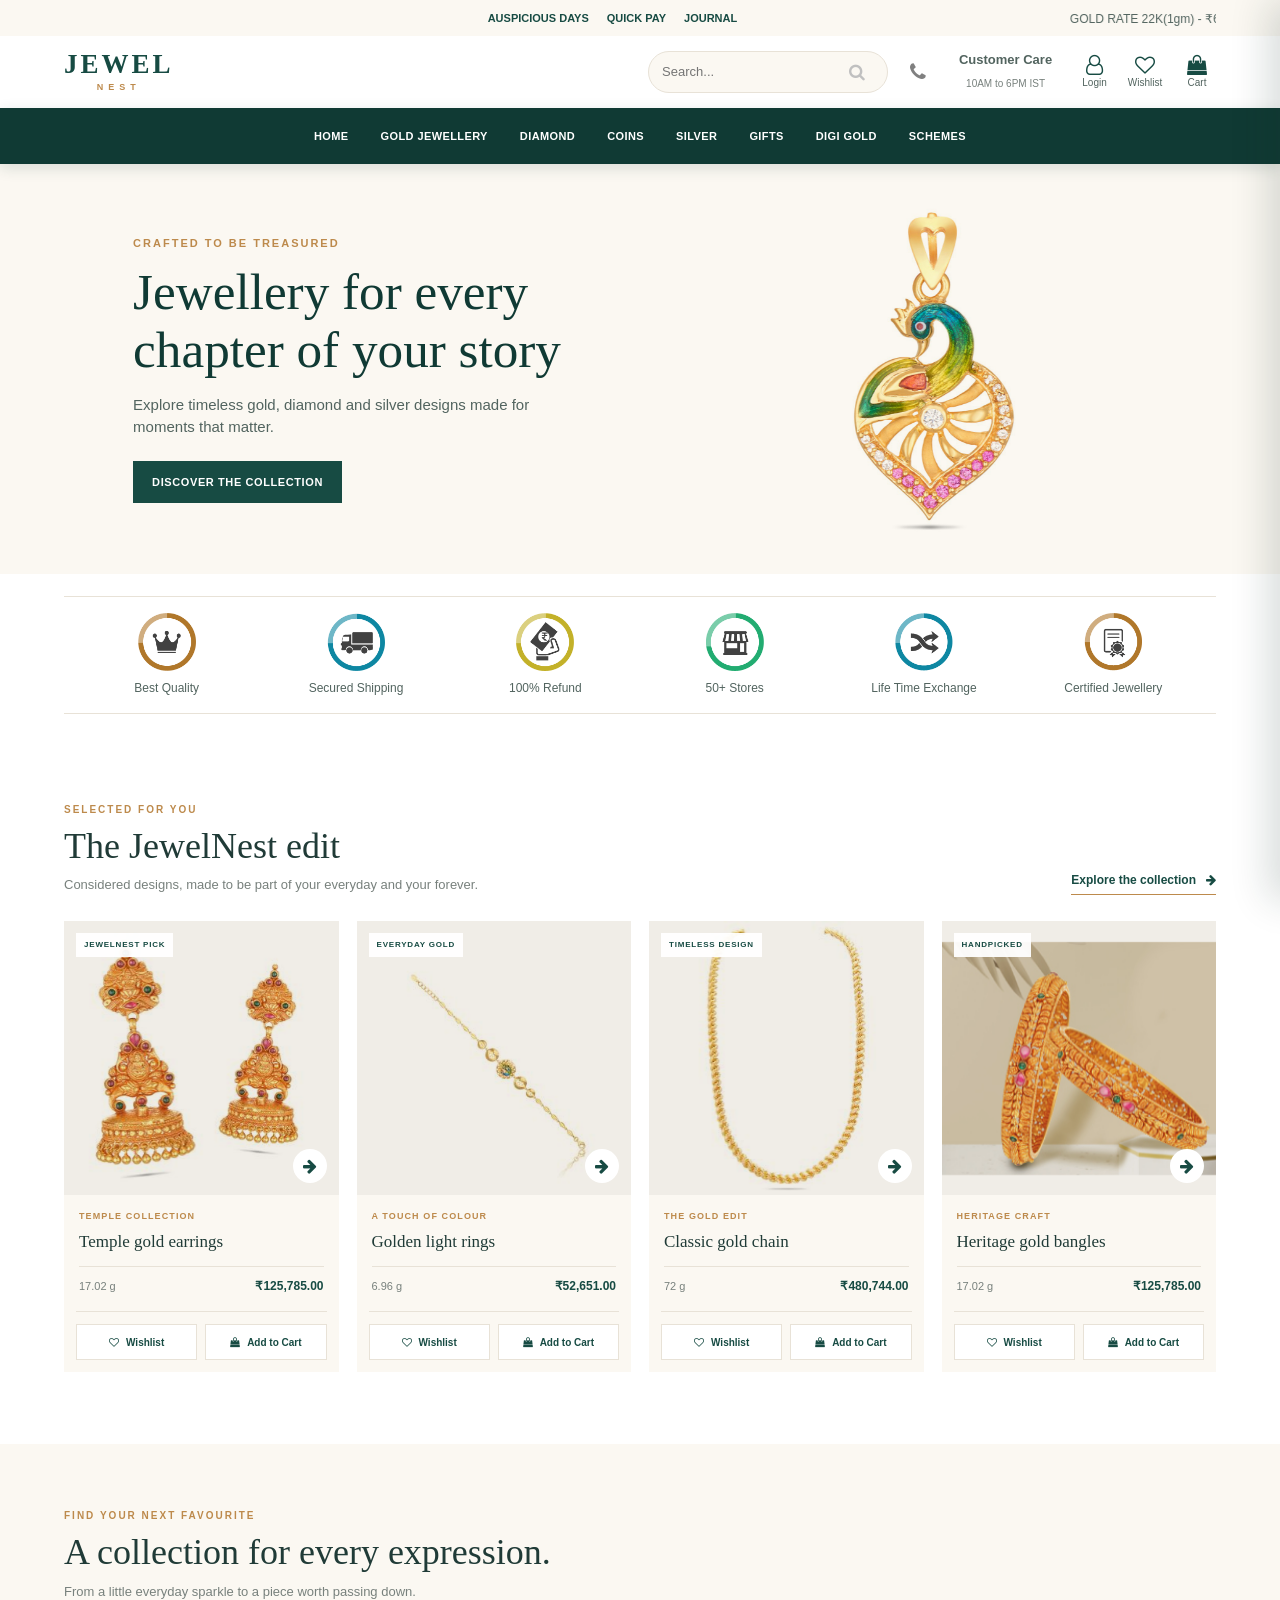
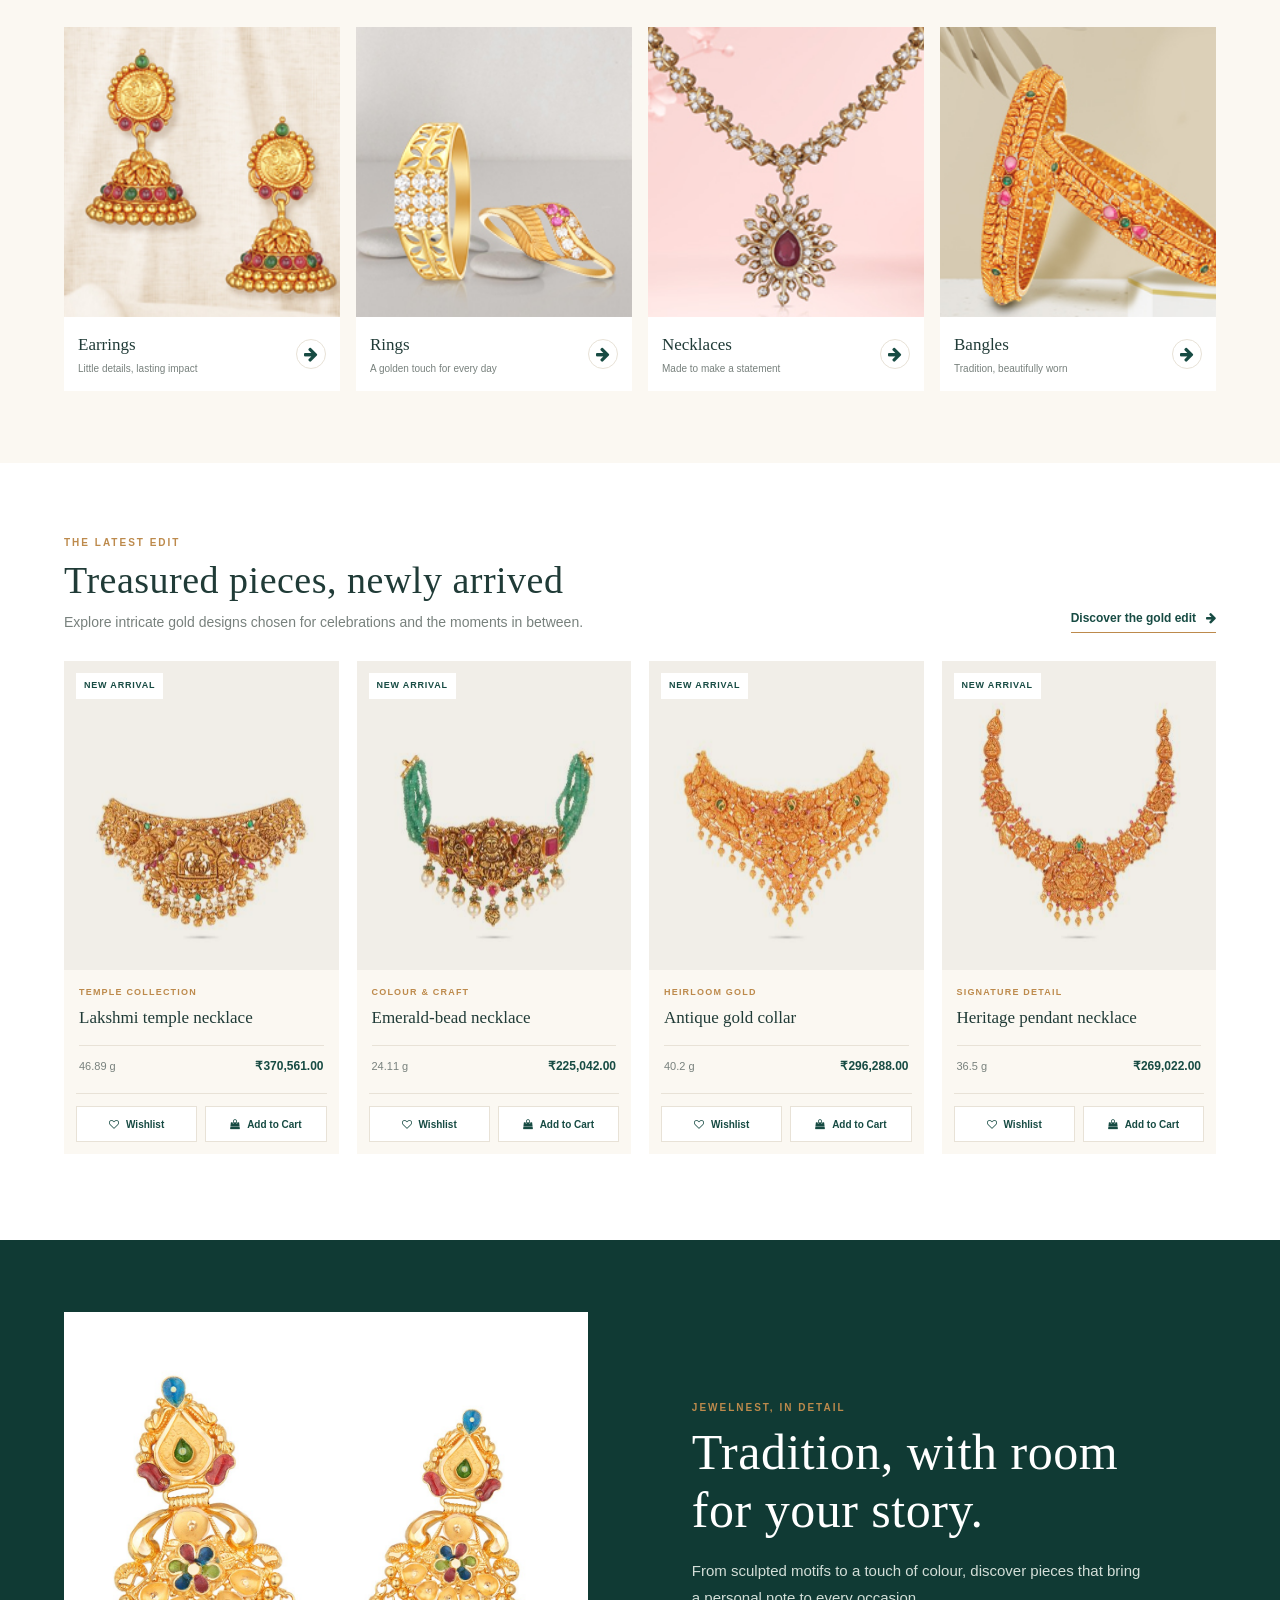
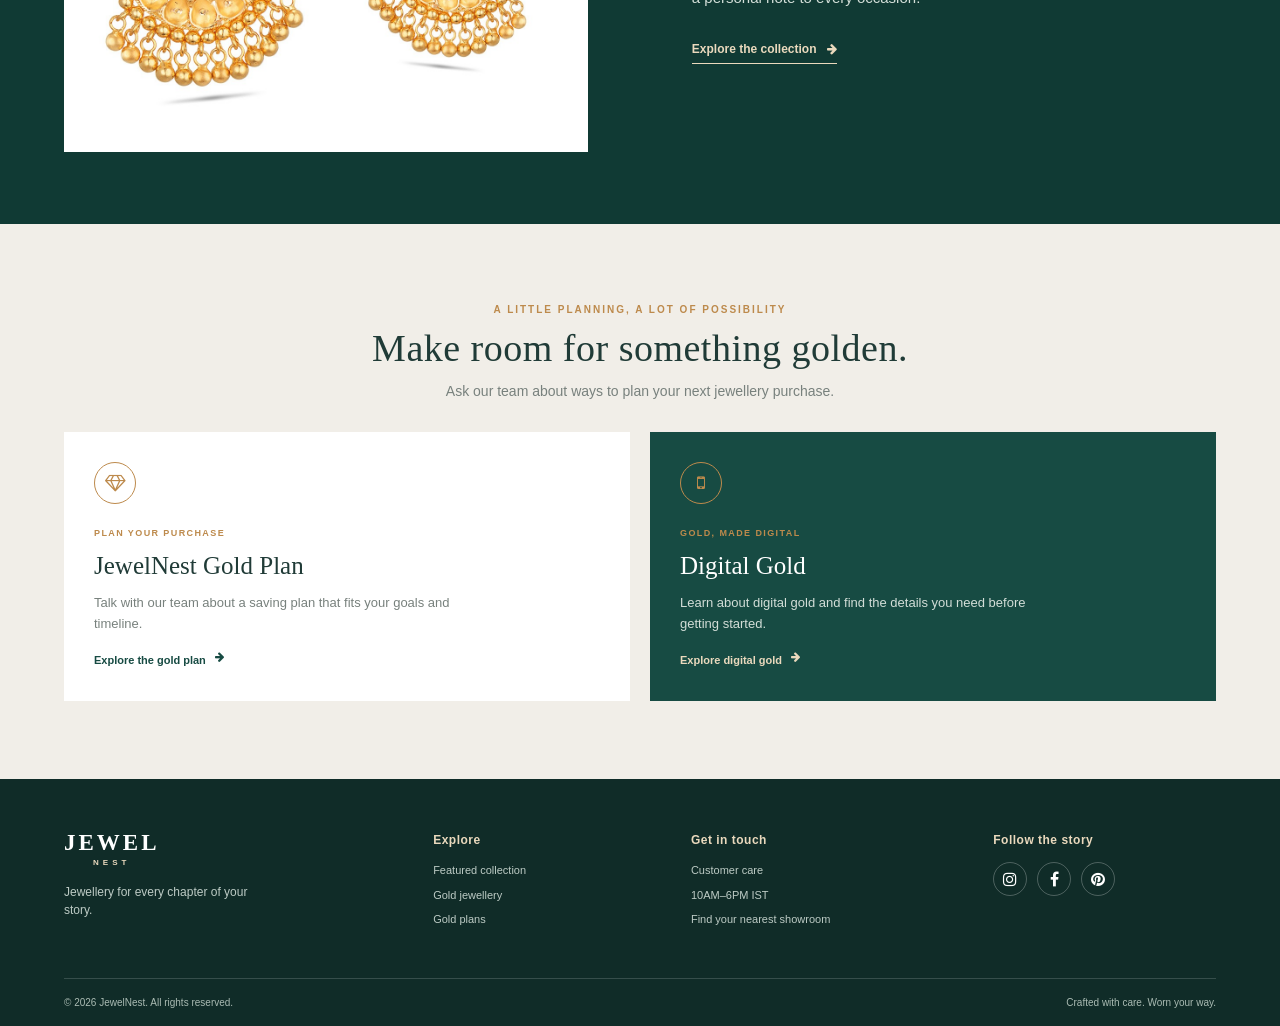
==== index.html @ e488568a "changes updated" ====
<!DOCTYPE html>
<html>
<head>
<meta charset="UTF-8">
<meta name="viewport" content="width=device-width, initial-scale=1.0">
<meta name="description" content="Explore timeless gold, diamond and silver jewellery from JewelNest.">
<title>JewelNest | Fine Jewellery</title>
<link rel="icon" type="image/svg+xml" href="favicon.svg">
<link rel="stylesheet" href="https://cdnjs.cloudflare.com/ajax/libs/font-awesome/4.7.0/css/font-awesome.min.css">

<link rel="stylesheet" href="style.css">
<script src="app.js" defer></script>

</head>

<body id="top">

<section>
<div class="container">
<div class="row">
<div class="col">

<a href="collections.html?category=auspicious-days">AUSPICIOUS DAYS</a>
<a href="collections.html?category=quick-pay">QUICK PAY</a>
<a href="collections.html?category=journal">JOURNAL</a>

<marquee>GOLD RATE 22K(1gm) - ₹6125, GOLD RATE 24K(1gm) - ₹6682, GOLD RATE 18K(1gm) - ₹5011, SILVER RATE (1gm) - ₹80.80,
Last Updated Time 25/03/24 10.42 A.M</marquee>

</div>
</div>

<div>

</section>

<section id="head-sec">
<div class="head-container">
<div class="head-row">
<div class="head-col">

<div class="logo">
 <a href="index.html" aria-label="JewelNest home">JEWEL<span>NEST</span></a>
</div>

<div class="head-icons">
<div class="search-box">
<input type="text" placeholder="Search...">
 <i class="fa fa-search" aria-hidden="true" style="font-size:17px;color:silver;"></i>
</div>
</div>

<div class="head-icons">
<i style="color:gray; padding:8px;" class="fa fa-phone" aria-hidden="true"></i>
</div>

<div class="head-icons">
<h3>Customer Care</h3>
<small style="color:gray;padding:0px 18px;">10AM to 6PM IST</small>
</div>

<button class="head-icons nav-action" type="button" data-open-login>
<i class="fa fa-user-o" aria-hidden="true"></i>
<p id="nav-login-label">Login</p>
</button>

<button class="head-icons nav-action" type="button" data-open-wishlist>
<i class="fa fa-heart-o" aria-hidden="true"></i>
<p>Wishlist <span class="nav-count" data-wishlist-count>0</span></p>
</button>

<button class="head-icons nav-action" type="button" data-open-cart>
<i class="fa fa-shopping-bag" aria-hidden="true"></i>
<p>Cart <span class="nav-count" data-cart-count>0</span></p>
</button>


</div>
</div>
</div>
</section>


<section id="header-sec">
<div class="header-container">
 <div class="header-row">
  <div class="header-col">
   <a href="index.html">HOME</a>
   <a href="collections.html?category=gold">GOLD JEWELLERY</a>
   <a href="collections.html?category=diamond">DIAMOND</a>
   <a href="collections.html?category=coins">COINS</a>
   <a href="collections.html?category=silver">SILVER</a>
   <a href="collections.html?category=gifts">GIFTS</a>
   <a href="collections.html?category=digital-gold">DIGI GOLD</a>
   <a href="collections.html?category=schemes">SCHEMES</a>
  </div>
 </div>

</div>
</section>


<section class="banner-sec">
<div class="banner-container">
  <div class="banner-row">
   <div class="banner-col">
    <div class="banner-copy">
     <p class="banner-eyebrow">CRAFTED TO BE TREASURED</p>
     <h1>Jewellery for every chapter of your story</h1>
     <p>Explore timeless gold, diamond and silver designs made for moments that matter.</p>
     <a href="collections.html?category=featured">DISCOVER THE COLLECTION</a>
    </div>
    <img src="image\design1.jpg" alt="Gold peacock pendant with colourful stones">
   </div>
 </div>
</div>
</section>

<section id="quality-section">
<div class="quality-container">
<div class="quality-row">

<div class="quality-col">
 <img src="image\quality1.png">
 <p>Best Quality</p>
</div>

<div class="quality-col">
 <img src="image\quality2.png">
 <p>Secured Shipping</p>
</div>

<div class="quality-col">
 <img src="image\quality3.png">
 <p>100% Refund</p>
</div>

<div class="quality-col">
 <img src="image\quality4.png">
 <p>50+ Stores</p>
</div>

<div class="quality-col">
 <img src="image\quality5.png">
 <p>Life Time Exchange</p>
</div>

<div class="quality-col">
 <img src="image\quality6.png">
 <p>Certified Jewellery</p>
</div>

</div>
</div>
</section>


<section id="feature-section">
<div class="feature-container">
<div class="feature-heading">
<div>
<p class="eyebrow">SELECTED FOR YOU</p>
<h2 class="feature-title">The JewelNest edit</h2>
<p>Considered designs, made to be part of your everyday and your forever.</p>
</div>
<a class="text-link" href="collections.html?category=featured">Explore the collection <i class="fa fa-arrow-right" aria-hidden="true"></i></a>
</div>
<div class="feature-row">
<article class="feature-col" id="product-earrings">
<a class="feature-image" href="collections.html?category=earrings" aria-label="Explore temple gold earrings">
<img src="image\fea1.jpg" alt="Traditional gold temple earrings with colourful stones">
<span class="feature-badge">JEWELNEST PICK</span>
<span class="feature-arrow" aria-hidden="true"><i class="fa fa-arrow-right"></i></span>
</a>
<div class="feature-info">
<p class="feature-category">TEMPLE COLLECTION</p>
<h3>Temple gold earrings</h3>
<div class="feature-price"><span>17.02 g</span><strong>₹125,785.00</strong></div>
</div>
</article>

<article class="feature-col" id="product-rings">
<a class="feature-image" href="collections.html?category=rings" aria-label="Explore JewelNest gold rings">
<img src="image\fea2.jpg" alt="Delicate gold rings with green and white stones">
<span class="feature-badge">EVERYDAY GOLD</span>
<span class="feature-arrow" aria-hidden="true"><i class="fa fa-arrow-right"></i></span>
</a>
<div class="feature-info">
<p class="feature-category">A TOUCH OF COLOUR</p>
<h3>Golden light rings</h3>
<div class="feature-price"><span>6.96 g</span><strong>₹52,651.00</strong></div>
</div>
</article>

<article class="feature-col" id="product-necklaces">
<a class="feature-image" href="collections.html?category=necklaces" aria-label="Explore the JewelNest gold chain">
<img src="image\fea3.jpg" alt="Classic gold chain necklace">
<span class="feature-badge">TIMELESS DESIGN</span>
<span class="feature-arrow" aria-hidden="true"><i class="fa fa-arrow-right"></i></span>
</a>
<div class="feature-info">
<p class="feature-category">THE GOLD EDIT</p>
<h3>Classic gold chain</h3>
<div class="feature-price"><span>72 g</span><strong>₹480,744.00</strong></div>
</div>
</article>

<article class="feature-col" id="product-bangles">
<a class="feature-image" href="collections.html?category=bangles" aria-label="Explore the JewelNest heritage bangles">
<img src="image\browse4.jpg" alt="Traditional gold bangles with colourful stones">
<span class="feature-badge">HANDPICKED</span>
<span class="feature-arrow" aria-hidden="true"><i class="fa fa-arrow-right"></i></span>
</a>
<div class="feature-info">
<p class="feature-category">HERITAGE CRAFT</p>
<h3>Heritage gold bangles</h3>
<div class="feature-price"><span>17.02 g</span><strong>₹125,785.00</strong></div>
</div>
</article>
</div>
</div>
</section>

<section id="browse-section">
<div class="browse-container">
<div class="browse-heading">
<p class="eyebrow">FIND YOUR NEXT FAVOURITE</p>
<h2 class="browse-head">A collection for every expression.</h2>
<p>From a little everyday sparkle to a piece worth passing down.</p>
</div>
<div class="browse-row">
<a class="browse-col" href="collections.html?category=earrings">
<span class="browse-image"><img src="image/browse1.jpg" alt="Gold earrings from the JewelNest collection"></span>
<span class="browse-info"><span><strong>Earrings</strong><small>Little details, lasting impact</small></span><i class="fa fa-arrow-right" aria-hidden="true"></i></span>
</a>
<a class="browse-col" href="collections.html?category=rings">
<span class="browse-image"><img src="image/browse2.jpg" alt="Gold jewellery with diamond details"></span>
<span class="browse-info"><span><strong>Rings</strong><small>A golden touch for every day</small></span><i class="fa fa-arrow-right" aria-hidden="true"></i></span>
</a>
<a class="browse-col" href="collections.html?category=necklaces">
<span class="browse-image"><img src="image/browse3.jpg" alt="Gold necklace with a ruby pendant"></span>
<span class="browse-info"><span><strong>Necklaces</strong><small>Made to make a statement</small></span><i class="fa fa-arrow-right" aria-hidden="true"></i></span>
</a>
<a class="browse-col" href="collections.html?category=bangles">
<span class="browse-image"><img src="image/browse4.jpg" alt="Traditional gold bangles with colourful stones"></span>
<span class="browse-info"><span><strong>Bangles</strong><small>Tradition, beautifully worn</small></span><i class="fa fa-arrow-right" aria-hidden="true"></i></span>
</a>
</div>
</div>
</section>

<section class="arrival-section" id="new-arrivals">
<div class="arrival-wrap">
<div class="section-heading">
<div>
<p class="eyebrow">THE LATEST EDIT</p>
<h2>Treasured pieces, newly arrived</h2>
<p>Explore intricate gold designs chosen for celebrations and the moments in between.</p>
</div>
<a class="text-link" href="collections.html?category=gold">Discover the gold edit <i class="fa fa-arrow-right" aria-hidden="true"></i></a>
</div>

<div class="arrival-grid">
<article class="arrival-card">
<div class="arrival-image">
<img src="image\arr1.jpg" alt="Traditional gold temple necklace">
<span>NEW ARRIVAL</span>
</div>
<div class="arrival-info">
<p class="arrival-type">TEMPLE COLLECTION</p>
<h3>Lakshmi temple necklace</h3>
<div class="arrival-price"><span>46.89 g</span><strong>₹370,561.00</strong></div>
</div>
</article>

<article class="arrival-card">
<div class="arrival-image">
<img src="image\arr2.jpg" alt="Gold necklace with green bead strands">
<span>NEW ARRIVAL</span>
</div>
<div class="arrival-info">
<p class="arrival-type">COLOUR & CRAFT</p>
<h3>Emerald-bead necklace</h3>
<div class="arrival-price"><span>24.11 g</span><strong>₹225,042.00</strong></div>
</div>
</article>

<article class="arrival-card">
<div class="arrival-image">
<img src="image\arr3.jpg" alt="Ornate antique gold necklace">
<span>NEW ARRIVAL</span>
</div>
<div class="arrival-info">
<p class="arrival-type">HEIRLOOM GOLD</p>
<h3>Antique gold collar</h3>
<div class="arrival-price"><span>40.2 g</span><strong>₹296,288.00</strong></div>
</div>
</article>

<article class="arrival-card">
<div class="arrival-image">
<img src="image\arr4.jpg" alt="Traditional gold necklace with pendant">
<span>NEW ARRIVAL</span>
</div>
<div class="arrival-info">
<p class="arrival-type">SIGNATURE DETAIL</p>
<h3>Heritage pendant necklace</h3>
<div class="arrival-price"><span>36.5 g</span><strong>₹269,022.00</strong></div>
</div>
</article>
</div>
</div>
</section>

<section class="story-section" id="signature">
<div class="story-wrap">
<div class="story-image">
<img src="image\design2.jpg" alt="A colourful gold pendant from the JewelNest collection">
</div>
<div class="story-copy">
<p class="eyebrow">JEWELNEST, IN DETAIL</p>
<h2>Tradition, with room for your story.</h2>
<p>From sculpted motifs to a touch of colour, discover pieces that bring a personal note to every occasion.</p>
<a class="light-link" href="collections.html?category=gifts">Explore the collection <i class="fa fa-arrow-right" aria-hidden="true"></i></a>
</div>
</div>
</section>

<section class="plans-section" id="savings">
<div class="plans-wrap">
<div class="plans-heading">
<p class="eyebrow">A LITTLE PLANNING, A LOT OF POSSIBILITY</p>
<h2>Make room for something golden.</h2>
<p>Ask our team about ways to plan your next jewellery purchase.</p>
</div>

<div class="plans-grid">
<article class="plan-card plan-card--light">
<span class="plan-icon"><i class="fa fa-diamond" aria-hidden="true"></i></span>
<p class="plan-label">PLAN YOUR PURCHASE</p>
<h3>JewelNest Gold Plan</h3>
<p>Talk with our team about a saving plan that fits your goals and timeline.</p>
<a href="collections.html?category=schemes">Explore the gold plan <i class="fa fa-arrow-right" aria-hidden="true"></i></a>
</article>

<article class="plan-card plan-card--dark">
<span class="plan-icon"><i class="fa fa-mobile" aria-hidden="true"></i></span>
<p class="plan-label">GOLD, MADE DIGITAL</p>
<h3>Digital Gold</h3>
<p>Learn about digital gold and find the details you need before getting started.</p>
<a href="collections.html?category=digital-gold">Explore digital gold <i class="fa fa-arrow-right" aria-hidden="true"></i></a>
</article>
</div>
</div>
</section>

<footer class="site-footer">
<div class="footer-wrap">
<div class="footer-main">
<div class="footer-brand">
<a class="footer-logo" href="index.html" aria-label="JewelNest home">JEWEL<span>NEST</span></a>
<p>Jewellery for every chapter of your story.</p>
</div>

<div class="footer-links">
<h3>Explore</h3>
<a href="collections.html?category=featured">Featured collection</a>
<a href="collections.html?category=gold">Gold jewellery</a>
<a href="collections.html?category=schemes">Gold plans</a>
</div>

<div class="footer-links" id="footer-contact">
<h3>Get in touch</h3>
<p>Customer care</p>
<p>10AM–6PM IST</p>
<p>Find your nearest showroom</p>
</div>

<div class="footer-social">
<h3>Follow the story</h3>
<div class="social-links">
<span aria-label="Instagram"><i class="fa fa-instagram" aria-hidden="true"></i></span>
<span aria-label="Facebook"><i class="fa fa-facebook" aria-hidden="true"></i></span>
<span aria-label="Pinterest"><i class="fa fa-pinterest" aria-hidden="true"></i></span>
</div>
</div>
</div>

<div class="footer-bottom">
<p>© 2026 JewelNest. All rights reserved.</p>
<p>Crafted with care. Worn your way.</p>
</div>
</div>
</footer>

</body>

</html>
---- style.css ----
:root {
  --ink: #203b37;
  --ink-soft: #52645f;
  --teal: #174b43;
  --teal-deep: #103a34;
  --gold: #bd8a4c;
  --gold-light: #ead9bd;
  --cream: #fbf8f2;
  --paper: #fff;
  --line: #e8e2d7;
  --muted: #78817d;
  --shadow: 0 12px 32px rgba(32, 59, 55, 0.08);
}

* {
  margin: 0;
  padding: 0;
  box-sizing: border-box;
}

html {
  scroll-behavior: smooth;
}

body {
  background: var(--paper);
  color: var(--ink);
  font-family: Arial, sans-serif;
  line-height: 1.5;
  overflow-x: hidden;
}

img {
  display: block;
  max-width: 100%;
}

a {
  transition: color 0.2s ease, background-color 0.2s ease;
}

.text-color {
  color: var(--muted);
  font-weight: 600;
}

.word-color {
  color: var(--teal);
}

/* Top links and live gold-rate strip */
.container {
  padding: 8px 5%;
  background: var(--cream);
  text-align: right;
}

.col {
  display: flex;
  align-items: center;
  justify-content: flex-end;
  gap: 18px;
}

.col a {
  color: var(--teal);
  font-size: 11px;
  font-weight: 700;
  text-decoration: none;
}

.col a:hover,
.header-col a:hover {
  color: var(--gold);
}

.col marquee {
  width: 40%;
  padding-top: 2px;
  color: var(--ink-soft);
  font-size: 12px;
}

/* Main brand and utility navigation */
#head-sec {
  background: var(--paper);
}

.head-container {
  padding: 14px 5%;
}

.head-col {
  display: flex;
  align-items: center;
  gap: 14px;
}

.logo {
  margin-right: auto;
}

.logo a {
  display: inline-flex;
  flex-direction: column;
  color: var(--teal);
  font-family: Georgia, "Times New Roman", serif;
  font-size: 27px;
  font-weight: 700;
  letter-spacing: 3px;
  line-height: 1;
  text-decoration: none;
}

.logo span {
  margin-top: 5px;
  color: var(--gold);
  font-family: Arial, sans-serif;
  font-size: 9px;
  font-weight: 600;
  letter-spacing: 5px;
  text-align: center;
}

.search-box {
  display: flex;
  align-items: center;
  width: 240px;
  height: 42px;
  padding: 5px 13px;
  border: 1px solid var(--line);
  border-radius: 24px;
  background: var(--cream);
}

.search-box input {
  width: 100%;
  border: 0;
  outline: 0;
  background: transparent;
  color: var(--ink);
  font-size: 13px;
}

.search-box i {
  color: var(--gold);
}

.head-icons {
  color: var(--ink-soft);
  text-align: center;
}

.head-icons i {
  padding: 0 9px;
  color: var(--teal);
  font-size: 20px;
}

.head-icons h3 {
  font-size: 13px;
  font-weight: 600;
}

.head-icons small {
  color: var(--muted) !important;
  font-size: 10px;
}

.head-icons p {
  padding-top: 2px;
  font-size: 10px;
}

.nav-action {
  border: 0;
  background: transparent;
  cursor: pointer;
  font-family: inherit;
}

.nav-action:hover i,
.nav-action:hover p {
  color: var(--gold);
}

.nav-count {
  display: inline-grid;
  min-width: 16px;
  height: 16px;
  place-items: center;
  margin-left: 3px;
  border-radius: 50%;
  background: var(--teal);
  color: var(--paper);
  font-size: 9px;
}

.nav-count[hidden] {
  display: none;
}

#header-sec {
  position: sticky;
  z-index: 5;
  top: 0;
  padding: 13px 5%;
  background: var(--teal-deep);
  box-shadow: 0 4px 14px rgba(16, 58, 52, 0.14);
}

.header-col {
  display: flex;
  justify-content: center;
  gap: 8px;
}

.header-col a {
  padding: 7px 12px;
  color: var(--paper);
  font-size: 11px;
  font-weight: 700;
  letter-spacing: 0.4px;
  text-decoration: none;
}

/* Hero and service highlights */
.banner-sec {
  background: var(--cream);
}

.banner-container {
  margin: 0 5%;
}

.banner-col {
  display: flex;
  min-height: 390px;
  align-items: center;
  justify-content: space-between;
  gap: 30px;
  overflow: hidden;
  padding: 20px 6%;
  background: var(--cream);
}

.banner-copy {
  flex: 1;
  max-width: 500px;
}

.banner-eyebrow {
  margin-bottom: 12px;
  color: var(--gold);
  font-size: 11px;
  font-weight: 700;
  letter-spacing: 2px;
}

.banner-copy h1 {
  color: var(--teal-deep);
  font-family: Georgia, "Times New Roman", serif;
  font-size: clamp(32px, 4vw, 52px);
  font-weight: 500;
  line-height: 1.12;
}

.banner-copy > p:not(.banner-eyebrow) {
  max-width: 410px;
  margin: 16px 0 22px;
  color: var(--ink-soft);
  font-size: 15px;
}

.banner-copy a {
  display: inline-block;
  padding: 12px 18px;
  border: 1px solid var(--teal);
  background: var(--teal);
  color: var(--paper);
  font-size: 11px;
  font-weight: 700;
  letter-spacing: 0.6px;
  text-decoration: none;
}

.banner-copy a:hover {
  background: var(--teal-deep);
}

.banner-col img {
  width: 42%;
  max-height: 370px;
  object-fit: contain;
  mix-blend-mode: multiply;
}

.quality-container {
  margin: 0 5%;
  padding: 22px 0;
}

.quality-row {
  display: flex;
  justify-content: space-between;
  padding: 16px 8px;
  border-top: 1px solid var(--line);
  border-bottom: 1px solid var(--line);
}

.quality-col {
  flex: 1;
  padding: 0 8px;
  color: var(--ink-soft);
  font-size: 12px;
  text-align: center;
}

.quality-col img {
  width: 58px;
  height: 58px;
  margin: 0 auto 8px;
  object-fit: contain;
}

/* Shared section headings and product cards */
.feature-container {
  margin: 0 5%;
}

.section-heading h2,
.story-copy h2,
.plans-heading h2 {
  color: var(--ink);
  font-family: Georgia, "Times New Roman", serif;
  font-size: 22px;
  font-weight: 500;
  letter-spacing: 0.5px;
}

/* Curated product edit */
#feature-section {
  padding: 66px 0 72px;
  background: var(--paper);
}

.feature-heading,
.browse-heading {
  display: flex;
  align-items: flex-end;
  justify-content: space-between;
  gap: 24px;
  margin-bottom: 26px;
}

.feature-heading > div > p:last-child,
.browse-heading > p:last-child {
  margin-top: 8px;
  color: var(--muted);
  font-size: 13px;
}

.feature-title,
.browse-head {
  color: var(--ink);
  font-family: Georgia, "Times New Roman", serif;
  font-size: clamp(26px, 3vw, 36px);
  font-weight: 500;
  line-height: 1.15;
}

.feature-row {
  display: grid;
  grid-template-columns: repeat(4, minmax(0, 1fr));
  gap: 18px;
}

.feature-col {
  min-width: 0;
  overflow: hidden;
  background: var(--cream);
  transition: transform 0.22s ease, box-shadow 0.22s ease;
}

.feature-col:hover {
  transform: translateY(-5px);
  box-shadow: var(--shadow);
}

.feature-image {
  position: relative;
  display: block;
  overflow: hidden;
  aspect-ratio: 1 / 1;
  background: #f0ede7;
}

.feature-image img {
  width: 100%;
  height: 100%;
  object-fit: contain;
  mix-blend-mode: multiply;
  transition: transform 0.35s ease;
}

.feature-col:hover .feature-image img {
  transform: scale(1.045);
}

.feature-badge {
  position: absolute;
  top: 12px;
  left: 12px;
  padding: 6px 8px;
  background: rgba(255, 255, 255, 0.94);
  color: var(--teal);
  font-size: 8px;
  font-weight: 700;
  letter-spacing: 0.8px;
}

.feature-arrow {
  position: absolute;
  right: 12px;
  bottom: 12px;
  display: grid;
  width: 34px;
  height: 34px;
  place-items: center;
  border-radius: 50%;
  background: var(--paper);
  color: var(--teal);
  transition: background-color 0.2s ease, color 0.2s ease;
}

.feature-image:hover .feature-arrow {
  background: var(--teal);
  color: var(--paper);
}

.feature-info {
  padding: 15px 15px 16px;
}

.feature-category {
  color: var(--gold);
  font-size: 9px;
  font-weight: 700;
  letter-spacing: 1.1px;
}

.feature-info h3 {
  margin: 5px 0 12px;
  color: var(--ink);
  font-family: Georgia, "Times New Roman", serif;
  font-size: 17px;
  font-weight: 500;
}

.feature-price {
  display: flex;
  align-items: center;
  justify-content: space-between;
  gap: 8px;
  padding-top: 10px;
  border-top: 1px solid var(--line);
  font-size: 11px;
}

.feature-price span {
  color: var(--muted);
}

.feature-price strong {
  color: var(--teal);
  font-size: 12px;
}

/* Explore category cards */
#browse-section {
  padding: 64px 0 72px;
  background: var(--cream);
}

.browse-container {
  width: 90%;
  max-width: 1200px;
  margin: 0 auto;
}

.browse-heading {
  display: block;
  margin-bottom: 26px;
}

.browse-heading .eyebrow {
  margin-bottom: 9px;
}

.browse-head {
  font-size: clamp(26px, 3vw, 36px);
}

.browse-row {
  display: grid;
  grid-template-columns: repeat(4, minmax(0, 1fr));
  gap: 16px;
}

.browse-col {
  min-width: 0;
  overflow: hidden;
  background: var(--paper);
  color: var(--ink);
  text-decoration: none;
  transition: transform 0.22s ease, box-shadow 0.22s ease;
}

.browse-col:hover {
  transform: translateY(-5px);
  box-shadow: var(--shadow);
}

.browse-image {
  display: block;
  overflow: hidden;
  aspect-ratio: 1 / 1.05;
  background: #f0ede7;
}

.browse-image img {
  width: 100%;
  height: 100%;
  object-fit: cover;
  transition: transform 0.35s ease;
}

.browse-col:hover .browse-image img {
  transform: scale(1.045);
}

.browse-info {
  display: flex;
  align-items: center;
  justify-content: space-between;
  gap: 8px;
  padding: 15px 14px;
}

.browse-info strong,
.browse-info small {
  display: block;
}

.browse-info strong {
  font-family: Georgia, "Times New Roman", serif;
  font-size: 17px;
  font-weight: 500;
}

.browse-info small {
  margin-top: 3px;
  color: var(--muted);
  font-size: 10px;
}

.browse-info > i {
  display: grid;
  width: 30px;
  height: 30px;
  flex: 0 0 30px;
  place-items: center;
  border: 1px solid var(--line);
  border-radius: 50%;
  color: var(--teal);
}

.browse-col:hover .browse-info > i {
  border-color: var(--teal);
  background: var(--teal);
  color: var(--paper);
}

/* New arrivals */
.arrival-section {
  padding: 72px 0 86px;
  background: var(--paper);
}

.arrival-wrap,
.story-wrap,
.plans-wrap,
.footer-wrap {
  width: 90%;
  max-width: 1200px;
  margin: 0 auto;
}

.section-heading {
  display: flex;
  align-items: flex-end;
  justify-content: space-between;
  gap: 30px;
  margin-bottom: 28px;
}

.eyebrow {
  margin-bottom: 9px;
  color: var(--gold);
  font-size: 10px;
  font-weight: 700;
  letter-spacing: 2px;
}

.section-heading h2,
.story-copy h2,
.plans-heading h2 {
  font-size: clamp(26px, 3vw, 38px);
  line-height: 1.15;
}

.section-heading > div > p:last-child,
.plans-heading > p:last-child {
  max-width: 520px;
  margin-top: 10px;
  color: var(--muted);
  font-size: 14px;
}

.text-link,
.light-link {
  display: inline-flex;
  align-items: center;
  gap: 10px;
  flex: 0 0 auto;
  padding-bottom: 5px;
  border-bottom: 1px solid var(--gold);
  color: var(--teal);
  font-size: 12px;
  font-weight: 700;
  text-decoration: none;
}

.text-link:hover,
.light-link:hover {
  color: var(--gold);
}

.arrival-grid {
  display: grid;
  grid-template-columns: repeat(4, minmax(0, 1fr));
  gap: 18px;
}

.arrival-card {
  min-width: 0;
  background: var(--cream);
  transition: transform 0.2s ease;
}

.arrival-card:hover {
  transform: translateY(-5px);
}

.arrival-image {
  position: relative;
  overflow: hidden;
  aspect-ratio: 4 / 4.5;
  background: #f1eee8;
}

.arrival-image img {
  width: 100%;
  height: 100%;
  object-fit: contain;
  mix-blend-mode: multiply;
  transition: transform 0.35s ease;
}

.arrival-card:hover .arrival-image img {
  transform: scale(1.04);
}

.arrival-image span {
  position: absolute;
  top: 12px;
  left: 12px;
  padding: 6px 8px;
  background: var(--paper);
  color: var(--teal);
  font-size: 9px;
  font-weight: 700;
  letter-spacing: 0.8px;
}

.arrival-info {
  padding: 16px 15px 18px;
}

.arrival-type {
  color: var(--gold);
  font-size: 9px;
  font-weight: 700;
  letter-spacing: 1.2px;
}

.arrival-info h3 {
  margin: 5px 0 15px;
  color: var(--ink);
  font-family: Georgia, "Times New Roman", serif;
  font-size: 17px;
  font-weight: 500;
}

.arrival-price {
  display: flex;
  align-items: center;
  justify-content: space-between;
  gap: 6px;
  padding-top: 11px;
  border-top: 1px solid var(--line);
  font-size: 11px;
}

.arrival-price span {
  color: var(--muted);
}

.arrival-price strong {
  color: var(--teal);
  font-size: 12px;
}

/* Editorial collection feature */
.story-section {
  overflow: hidden;
  background: var(--teal-deep);
}

.story-wrap {
  display: grid;
  grid-template-columns: 1fr 1fr;
  align-items: center;
  gap: 9%;
  padding: 72px 0;
}

.story-image {
  overflow: hidden;
  max-height: 440px;
  background: var(--cream);
}

.story-image img {
  width: 100%;
  height: 100%;
  aspect-ratio: 1 / 0.85;
  object-fit: cover;
}

.story-copy {
  max-width: 460px;
}

.story-copy h2 {
  color: var(--paper);
  font-size: clamp(32px, 4vw, 50px);
}

.story-copy > p:not(.eyebrow) {
  margin: 18px 0 25px;
  color: #d3ded8;
  font-size: 15px;
  line-height: 1.8;
}

.light-link {
  border-color: var(--gold-light);
  color: var(--gold-light);
}

/* Gold planning cards */
.plans-section {
  padding: 78px 0;
  background: #f1eee8;
}

.plans-heading {
  margin-bottom: 30px;
  text-align: center;
}

.plans-heading .eyebrow {
  margin-bottom: 10px;
}

.plans-heading > p:last-child {
  margin-right: auto;
  margin-left: auto;
}

.plans-grid {
  display: grid;
  grid-template-columns: repeat(2, minmax(0, 1fr));
  gap: 20px;
}

.plan-card {
  position: relative;
  min-height: 260px;
  padding: 30px;
}

.plan-card--light {
  background: var(--paper);
  color: var(--ink);
}

.plan-card--dark {
  background: var(--teal);
  color: var(--paper);
}

.plan-icon {
  display: grid;
  width: 42px;
  height: 42px;
  place-items: center;
  margin-bottom: 23px;
  border: 1px solid var(--gold);
  border-radius: 50%;
  color: var(--gold);
  font-size: 18px;
}

.plan-label {
  margin-bottom: 7px;
  color: var(--gold);
  font-size: 9px;
  font-weight: 700;
  letter-spacing: 1.4px;
}

.plan-card h3 {
  margin-bottom: 8px;
  font-family: Georgia, "Times New Roman", serif;
  font-size: 25px;
  font-weight: 500;
}

.plan-card > p:not(.plan-label) {
  max-width: 380px;
  color: var(--muted);
  font-size: 13px;
  line-height: 1.6;
}

.plan-card--dark > p:not(.plan-label) {
  color: #d3ded8;
}

.plan-card > a {
  display: inline-flex;
  gap: 9px;
  margin-top: 18px;
  color: var(--teal);
  font-size: 11px;
  font-weight: 700;
  text-decoration: none;
}

.plan-card--dark > a {
  color: var(--gold-light);
}

.plan-card > a:hover {
  color: var(--gold);
}

/* Compact brand-led footer */
.site-footer {
  background: #102c28;
  color: var(--paper);
}

.footer-main {
  display: grid;
  grid-template-columns: 1.5fr 1fr 1.2fr 1fr;
  gap: 35px;
  padding: 52px 0 42px;
}

.footer-logo {
  display: inline-flex;
  flex-direction: column;
  color: var(--paper);
  font-family: Georgia, "Times New Roman", serif;
  font-size: 23px;
  font-weight: 700;
  letter-spacing: 3px;
  line-height: 1;
  text-decoration: none;
}

.footer-logo span {
  margin-top: 5px;
  color: var(--gold-light);
  font-family: Arial, sans-serif;
  font-size: 8px;
  letter-spacing: 4px;
  text-align: center;
}

.footer-brand > p {
  max-width: 210px;
  margin-top: 16px;
  color: #bdcbc5;
  font-size: 12px;
}

.footer-links h3,
.footer-social h3 {
  margin-bottom: 13px;
  color: var(--gold-light);
  font-size: 12px;
  letter-spacing: 0.5px;
}

.footer-links a,
.footer-links p {
  display: block;
  margin: 8px 0;
  color: #bdcbc5;
  font-size: 11px;
  text-decoration: none;
}

.footer-links a:hover,
.footer-social a:hover {
  color: var(--gold-light);
}

.social-links {
  display: flex;
  gap: 10px;
}

.social-links a,
.social-links span {
  display: grid;
  width: 34px;
  height: 34px;
  place-items: center;
  border: 1px solid rgba(255, 255, 255, 0.25);
  border-radius: 50%;
  color: var(--paper);
  text-decoration: none;
}

.footer-bottom {
  display: flex;
  justify-content: space-between;
  gap: 15px;
  padding: 16px 0;
  border-top: 1px solid rgba(255, 255, 255, 0.16);
  color: #aabbb3;
  font-size: 10px;
}

@media (max-width: 900px) {
  .head-col {
    flex-wrap: wrap;
    gap: 8px;
  }

  .logo {
    width: 100%;
  }

  .search-box {
    width: 190px;
  }

  .header-col {
    justify-content: flex-start;
    flex-wrap: nowrap;
    overflow-x: auto;
    overflow-y: hidden;
    scrollbar-width: none;
    -ms-overflow-style: none;
    -webkit-overflow-scrolling: touch;
    touch-action: pan-x pan-y;
    overscroll-behavior-x: contain;
  }

  .header-col::-webkit-scrollbar {
    display: none;
  }

  .header-col a {
    white-space: nowrap;
  }

  .banner-col {
    min-height: 340px;
    gap: 16px;
    padding: 20px 4%;
  }

  .banner-col img {
    width: 45%;
  }

  .arrival-grid {
    grid-template-columns: repeat(2, minmax(0, 1fr));
  }

  .feature-row,
  .browse-row {
    grid-template-columns: repeat(2, minmax(0, 1fr));
  }

  .plans-grid {
    grid-template-columns: repeat(2, minmax(0, 1fr));
  }

  .collection-grid {
    grid-template-columns: repeat(2, minmax(0, 1fr));
  }

  .footer-main {
    grid-template-columns: repeat(2, minmax(0, 1fr));
  }
}

@media (max-width: 600px) {
  .container {
    padding: 8px 4%;
  }

  .col {
    flex-wrap: wrap;
    justify-content: center;
    gap: 10px;
    text-align: center;
  }

  .col marquee {
    width: 100%;
    text-align: center;
  }

  .head-container {
    padding: 12px 4%;
  }

  .head-col {
    flex-wrap: wrap;
    justify-content: center;
    gap: 10px;
  }

  .logo {
    width: 100%;
    margin: 0 0 4px;
    text-align: center;
  }

  .logo a {
    display: flex;
    width: max-content;
    margin: 0 auto;
  }

  .search-box {
    order: 2;
    width: 100%;
  }

  .head-icons {
    padding: 5px 0;
  }

  .card-actions {
    flex-direction: column;
  }

  .card-action {
    width: 100%;
  }

  #header-sec {
    position: static;
    padding: 10px 3%;
  }

  .header-col {
    justify-content: flex-start;
    gap: 0;
    text-align: center;
  }

  .header-col {
    width: 100%;
    padding-inline: 8px;
  }

  .header-col a {
    flex: 0 0 auto;
    padding: 7px 8px;
    font-size: 10px;
  }

  .quality-container {
    margin: 0 3%;
  }

  .banner-container {
    margin: 0;
  }

  .banner-col {
    min-height: 0;
    align-items: stretch;
    flex-direction: column;
    gap: 12px;
    padding: 32px 6% 10px;
  }

  .banner-col img {
    width: 100%;
    max-height: 290px;
  }

  .banner-copy h1 {
    font-size: 36px;
  }

  .quality-row {
    display: grid;
    grid-template-columns: repeat(2, minmax(0, 1fr));
    gap: 18px 8px;
  }

  .quality-col {
    width: 100%;
    padding: 0 8px;
  }

  .quality-col img {
    height: 46px;
    width: 46px;
  }

  .feature-container {
    margin: 0 4%;
  }

  .feature-title,
  .browse-head,
  .section-heading h2,
  .story-copy h2,
  .plans-heading h2 {
    font-size: 19px;
  }

  #feature-section,
  #browse-section {
    padding: 46px 0 50px;
  }

  .feature-heading {
    align-items: flex-start;
    flex-direction: column;
    gap: 12px;
    margin-bottom: 20px;
  }

  .feature-row,
  .browse-row {
    display: grid;
    grid-template-columns: 1fr;
    gap: 12px;
  }

  .feature-info {
    padding: 11px 10px 12px;
  }

  .feature-info h3 {
    min-height: 38px;
    font-size: 14px;
  }

  .feature-price {
    align-items: flex-start;
    flex-direction: column;
    gap: 3px;
  }

  .feature-price strong {
    font-size: 11px;
  }

  .browse-container {
    width: 92%;
  }

  .browse-info {
    align-items: flex-start;
    padding: 11px 9px;
  }

  .browse-info strong {
    font-size: 15px;
  }

  .browse-info small {
    font-size: 9px;
  }

  .browse-info > i {
    width: 26px;
    height: 26px;
    flex-basis: 26px;
  }

  .arrival-section,
  .plans-section {
    padding: 48px 0;
  }

  .arrival-wrap,
  .story-wrap,
  .plans-wrap,
  .footer-wrap {
    width: 92%;
  }

  .section-heading {
    align-items: flex-start;
    flex-direction: column;
    gap: 14px;
  }

  .arrival-grid {
    grid-template-columns: 1fr;
    gap: 10px;
  }

  .arrival-info {
    padding: 10px;
  }

  .arrival-info h3 {
    min-height: 36px;
    font-size: 14px;
  }

  .arrival-price {
    align-items: flex-start;
    flex-direction: column;
  }

  .story-wrap {
    grid-template-columns: 1fr;
    gap: 24px;
    padding: 44px 0;
  }

  .story-image {
    max-height: 280px;
  }

  .plans-grid {
    grid-template-columns: 1fr;
  }

  .plan-card {
    min-height: 230px;
    padding: 24px;
  }

  .footer-main {
    grid-template-columns: repeat(2, minmax(0, 1fr));
    gap: 25px 16px;
    padding: 40px 0 30px;
  }

  .footer-brand {
    grid-column: 1 / -1;
  }

  .footer-bottom {
    flex-direction: column;
    gap: 5px;
  }
}

/* Collection landing pages */
.collection-page {
  min-height: 100vh;
  background: var(--cream);
}

.collection-header {
  display: flex;
  min-height: 82px;
  align-items: center;
  justify-content: space-between;
  gap: 20px;
  padding: 14px 5%;
  background: var(--paper);
}

.collection-logo,
.collection-footer-logo {
  display: inline-flex;
  flex-direction: column;
  color: var(--teal);
  font-family: Georgia, "Times New Roman", serif;
  font-size: 24px;
  font-weight: 700;
  letter-spacing: 3px;
  line-height: 1;
  text-decoration: none;
}

.collection-logo span,
.collection-footer-logo span {
  margin-top: 5px;
  color: var(--gold);
  font-family: Arial, sans-serif;
  font-size: 8px;
  letter-spacing: 4px;
  text-align: center;
}

.collection-home-link {
  display: inline-flex;
  align-items: center;
  gap: 9px;
  color: var(--ink-soft);
  font-size: 12px;
  text-decoration: none;
}

.collection-home-link:hover {
  color: var(--gold);
}

.collection-nav {
  display: flex;
  justify-content: center;
  gap: 5px;
  overflow-x: auto;
  padding: 12px 4%;
  background: var(--teal-deep);
  scrollbar-width: none;
  -ms-overflow-style: none;
}

.collection-nav::-webkit-scrollbar {
  display: none;
}

.collection-nav a {
  flex: 0 0 auto;
  padding: 7px 12px;
  color: var(--paper);
  font-size: 10px;
  font-weight: 700;
  letter-spacing: 0.4px;
  text-decoration: none;
}

.collection-nav a:hover {
  color: var(--gold-light);
}

.collection-hero {
  position: relative;
  display: flex;
  min-height: 340px;
  align-items: center;
  overflow: hidden;
  padding: 56px 10%;
  background: var(--teal-deep);
  color: var(--paper);
}

.collection-hero-inner {
  position: relative;
  z-index: 1;
  max-width: 650px;
}

.collection-hero .eyebrow {
  color: var(--gold-light);
}

.collection-hero h1 {
  max-width: 630px;
  font-family: Georgia, "Times New Roman", serif;
  font-size: clamp(38px, 5vw, 62px);
  font-weight: 500;
  line-height: 1.08;
}

.collection-hero-inner > p:not(.eyebrow) {
  max-width: 500px;
  margin: 15px 0 23px;
  color: #d3ded8;
  font-size: 14px;
  line-height: 1.7;
}

.collection-hero-link {
  display: inline-flex;
  align-items: center;
  gap: 10px;
  padding: 11px 15px;
  border: 1px solid var(--gold-light);
  color: var(--gold-light);
  font-size: 10px;
  font-weight: 700;
  letter-spacing: 0.8px;
  text-decoration: none;
}

.collection-hero-link:hover {
  background: var(--gold-light);
  color: var(--teal-deep);
}

.collection-hero-art {
  position: absolute;
  top: 50%;
  right: 12%;
  display: grid;
  width: 260px;
  height: 260px;
  place-items: center;
  transform: translateY(-50%);
  color: var(--gold-light);
}

.collection-hero-art > .fa {
  z-index: 1;
  font-size: 66px;
}

.collection-art-orbit {
  position: absolute;
  width: 100%;
  height: 100%;
  border: 1px solid rgba(234, 217, 189, 0.35);
  border-radius: 50%;
}

.collection-art-orbit--one {
  transform: rotate(35deg) scaleX(0.55);
}

.collection-art-orbit--two {
  transform: rotate(-35deg) scaleX(0.55);
}

.collection-content {
  width: 90%;
  max-width: 1150px;
  margin: 0 auto;
  padding: 54px 0 72px;
}

.collection-section-heading {
  display: flex;
  align-items: flex-end;
  justify-content: space-between;
  gap: 20px;
  margin-bottom: 22px;
}

.collection-section-heading .eyebrow {
  margin-bottom: 7px;
}

.collection-section-heading h2 {
  color: var(--ink);
  font-family: Georgia, "Times New Roman", serif;
  font-size: 28px;
  font-weight: 500;
}

.collection-section-heading > p {
  max-width: 430px;
  color: var(--muted);
  font-size: 12px;
}

.collection-grid {
  display: grid;
  grid-template-columns: repeat(3, minmax(0, 1fr));
  gap: 18px;
}

.collection-grid--few {
  grid-template-columns: repeat(auto-fit, minmax(min(100%, 280px), 1fr));
  max-width: 780px;
}

.collection-card {
  min-width: 0;
  overflow: hidden;
  background: var(--paper);
}

.collection-card > img {
  width: 100%;
  aspect-ratio: 1 / 0.82;
  object-fit: cover;
  background: #f0ede7;
  mix-blend-mode: multiply;
}

.collection-card-body {
  padding: 17px 18px 19px;
}

.collection-card-label {
  color: var(--gold);
  font-size: 9px;
  font-weight: 700;
  letter-spacing: 1.1px;
}

.collection-card-body h3 {
  margin: 6px 0;
  color: var(--ink);
  font-family: Georgia, "Times New Roman", serif;
  font-size: 20px;
  font-weight: 500;
}

.collection-card-description {
  min-height: 38px;
  color: var(--muted);
  font-size: 12px;
  line-height: 1.6;
}

.collection-card-link {
  display: inline-flex;
  align-items: center;
  gap: 8px;
  margin-top: 14px;
  color: var(--teal);
  font-size: 11px;
  font-weight: 700;
  text-decoration: none;
}

.collection-card-link:hover {
  color: var(--gold);
}

.collection-card--text {
  min-height: 210px;
  padding: 24px;
  border: 1px solid var(--line);
  background: var(--paper);
}

.collection-card-icon {
  display: grid;
  width: 40px;
  height: 40px;
  place-items: center;
  margin-bottom: 22px;
  border: 1px solid var(--gold-light);
  border-radius: 50%;
  color: var(--gold);
  font-size: 17px;
}

.collection-empty {
  padding: 35px;
  background: var(--paper);
  color: var(--ink);
  text-align: center;
}

.collection-empty a {
  display: inline-block;
  margin-top: 12px;
  color: var(--teal);
  font-size: 12px;
  font-weight: 700;
}

.collection-footer {
  display: flex;
  align-items: center;
  justify-content: space-between;
  gap: 24px;
  padding: 26px 5%;
  background: #102c28;
  color: #bdcbc5;
}

.collection-footer-logo {
  color: var(--paper);
  font-size: 18px;
}

.collection-footer-logo span {
  color: var(--gold-light);
  font-size: 7px;
}

.collection-footer > p,
.collection-footer > a:last-child {
  font-size: 11px;
}

.collection-footer > a:last-child {
  color: var(--gold-light);
  text-decoration: none;
}

.collection-footer > a:last-child .fa {
  margin-left: 6px;
}

.collection-content[hidden] {
  display: none;
}

.collection-header-actions {
  display: flex;
  align-items: center;
  gap: 12px;
}

.collection-nav-action {
  border: 0;
  background: transparent;
  color: var(--ink-soft);
  cursor: pointer;
  font-size: 11px;
  font-family: inherit;
}

.collection-nav-action:hover {
  color: var(--gold);
}

.collection-nav-action i {
  margin-right: 4px;
  color: var(--teal);
}

.card-actions {
  display: flex;
  gap: 8px;
  margin-top: 12px;
  padding-top: 12px;
  border-top: 1px solid var(--line);
}

.feature-col > .card-actions,
.arrival-card > .card-actions {
  margin: 0 12px 12px;
}

.collection-card-body > .card-actions {
  border-top: 0;
  margin-top: 8px;
  padding-top: 0;
}

.card-action {
  display: inline-flex;
  min-height: 36px;
  flex: 1;
  align-items: center;
  justify-content: center;
  gap: 7px;
  border: 1px solid var(--line);
  background: var(--paper);
  color: var(--teal);
  cursor: pointer;
  font-size: 10px;
  font-family: inherit;
  font-weight: 700;
}

.card-action:hover,
.card-action.active {
  border-color: var(--teal);
  background: var(--teal);
  color: var(--paper);
}

.modal-backdrop {
  position: fixed;
  z-index: 100;
  inset: 0;
  display: grid;
  place-items: center;
  padding: 20px;
  background: rgba(16, 44, 40, 0.62);
  opacity: 0;
  transition: opacity 180ms ease;
}

.modal-backdrop[hidden],
.shop-drawer-backdrop[hidden] {
  display: none;
}

.modal-backdrop.show {
  opacity: 1;
}

.login-modal {
  position: relative;
  width: min(420px, 100%);
  padding: 34px;
  border-radius: 4px;
  background: var(--paper);
  box-shadow: 0 24px 70px rgba(16, 44, 40, 0.24);
}

.login-modal h2 {
  margin-bottom: 5px;
  font-family: Georgia, "Times New Roman", serif;
  font-size: 28px;
  font-weight: 500;
}

.login-subtitle {
  margin-bottom: 22px;
  color: var(--muted);
  font-size: 13px;
}

.modal-close,
.drawer-close {
  border: 0;
  background: transparent;
  color: var(--muted);
  cursor: pointer;
  font-size: 28px;
  line-height: 1;
}

.modal-close {
  position: absolute;
  top: 16px;
  right: 18px;
}

.form-field {
  margin-bottom: 15px;
}

.form-field label {
  display: block;
  margin-bottom: 6px;
  color: var(--ink);
  font-size: 12px;
  font-weight: 700;
}

.form-field input {
  width: 100%;
  height: 44px;
  padding: 0 12px;
  border: 1px solid var(--line);
  border-radius: 2px;
  outline: 0;
  background: var(--cream);
  color: var(--ink);
  font-family: inherit;
  font-size: 13px;
}

.form-field input:focus {
  border-color: var(--teal);
  box-shadow: 0 0 0 3px rgba(23, 75, 67, 0.08);
}

.form-field input.invalid {
  border: 1px solid #c83e3e;
  box-shadow: 0 0 0 2px rgba(200, 62, 62, 0.08);
}

.password-field {
  position: relative;
}

.password-field input {
  padding-right: 48px;
}

.password-toggle {
  position: absolute;
  top: 50%;
  right: 8px;
  width: 36px;
  height: 36px;
  transform: translateY(-50%);
  border: 0;
  background: transparent;
  color: var(--muted);
  cursor: pointer;
  font-size: 16px;
}

.password-toggle:hover,
.password-toggle:focus-visible {
  color: var(--teal);
  outline: 0;
}

.field-error {
  display: block;
  min-height: 16px;
  margin-top: 4px;
  color: #b52d2d;
  font-size: 11px;
}

.login-submit {
  width: 100%;
  height: 46px;
  border: 0;
  background: var(--teal);
  color: var(--paper);
  cursor: pointer;
  font-family: inherit;
  font-size: 12px;
  font-weight: 700;
  letter-spacing: 0.8px;
  text-transform: uppercase;
}

.login-submit:hover {
  background: var(--gold);
}

.account-view {
  padding: 8px 0 0;
  text-align: center;
}

.account-view p,
.account-view small {
  display: block;
  color: var(--muted);
  font-size: 12px;
}

.account-view strong {
  display: block;
  margin: 5px 0 2px;
  color: var(--ink);
  font-family: Georgia, "Times New Roman", serif;
  font-size: 22px;
  font-weight: 500;
}

.logout-button {
  width: 100%;
  height: 44px;
  margin-top: 22px;
  border: 1px solid #c83e3e;
  background: var(--paper);
  color: #b52d2d;
  cursor: pointer;
  font-family: inherit;
  font-size: 12px;
  font-weight: 700;
  text-transform: uppercase;
}

.logout-button:hover {
  background: #c83e3e;
  color: var(--paper);
}

.shop-drawer-backdrop {
  position: fixed;
  z-index: 90;
  inset: 0;
  background: rgba(16, 44, 40, 0.42);
}

.shop-drawer {
  position: fixed;
  z-index: 95;
  top: 0;
  right: 0;
  width: min(390px, 92vw);
  height: 100vh;
  transform: translateX(100%);
  background: var(--paper);
  box-shadow: -12px 0 36px rgba(16, 44, 40, 0.16);
  transition: transform 220ms ease;
}

.shop-drawer.open {
  transform: translateX(0);
}

.shop-drawer-header {
  display: flex;
  height: 72px;
  align-items: center;
  justify-content: space-between;
  padding: 0 22px;
  border-bottom: 1px solid var(--line);
}

.shop-drawer-header h2 {
  font-family: Georgia, "Times New Roman", serif;
  font-size: 22px;
  font-weight: 500;
}

.shop-drawer-body {
  height: calc(100vh - 72px);
  overflow-y: auto;
  padding: 18px 22px;
}

.drawer-empty {
  display: grid;
  min-height: 300px;
  place-content: center;
  color: var(--muted);
  text-align: center;
}

.drawer-empty i {
  margin-bottom: 12px;
  color: var(--gold);
  font-size: 32px;
}

.drawer-empty h3 {
  color: var(--ink);
  font-family: Georgia, "Times New Roman", serif;
  font-size: 20px;
  font-weight: 500;
}

.drawer-empty p {
  margin-top: 5px;
  font-size: 12px;
}

.drawer-item {
  display: grid;
  grid-template-columns: 72px 1fr 24px;
  align-items: center;
  gap: 12px;
  padding: 12px 0;
  border-bottom: 1px solid var(--line);
}

.drawer-item img,
.drawer-item-icon {
  width: 72px;
  height: 72px;
  object-fit: cover;
  background: var(--cream);
}

.drawer-item-icon {
  display: grid;
  place-items: center;
  color: var(--gold);
  font-size: 20px;
}

.drawer-item-info h3 {
  font-family: Georgia, "Times New Roman", serif;
  font-size: 15px;
  font-weight: 500;
}

.drawer-item-info strong {
  display: block;
  margin-top: 5px;
  color: var(--teal);
  font-size: 11px;
}

.drawer-remove {
  border: 0;
  background: transparent;
  color: var(--muted);
  cursor: pointer;
  font-size: 20px;
}

.toast {
  position: fixed;
  z-index: 110;
  right: 24px;
  bottom: 24px;
  max-width: 340px;
  padding: 13px 18px;
  transform: translateY(20px);
  border-left: 4px solid var(--gold);
  background: var(--teal-deep);
  color: var(--paper);
  box-shadow: var(--shadow);
  font-size: 12px;
  opacity: 0;
  pointer-events: none;
  transition: 180ms ease;
}

.toast.show {
  transform: translateY(0);
  opacity: 1;
}

@media (max-width: 900px) {
  .collection-hero {
    padding-right: 7%;
    padding-left: 7%;
  }

  .collection-hero-art {
    right: 3%;
    width: 210px;
    height: 210px;
  }

  .collection-content {
    width: 92%;
  }
}

@media (max-width: 600px) {
  .collection-header {
    min-height: 68px;
    padding: 12px 4%;
  }

  .collection-header-actions {
    gap: 7px;
  }

  .collection-home-link {
    display: none;
  }

  .collection-nav-action {
    display: inline-grid;
    min-width: 32px;
    place-items: center;
  }

  .collection-nav-action i {
    margin: 0;
  }

  .collection-nav-action {
    font-size: 0;
  }

  .collection-nav-action i,
  .collection-nav-action span,
  .collection-nav-action:not([data-open-login]) {
    font-size: 11px;
  }

  .collection-logo {
    font-size: 20px;
  }

  .collection-nav {
    justify-content: center;
  }

  .collection-hero {
    min-height: 300px;
    padding: 42px 6%;
  }

  .collection-hero-art {
    right: -78px;
    width: 180px;
    height: 180px;
    opacity: 0.35;
  }

  .collection-hero h1 {
    max-width: 340px;
    font-size: 40px;
  }

  .collection-content {
    padding: 40px 0 52px;
  }

  .collection-section-heading {
    align-items: flex-start;
    flex-direction: column;
    gap: 8px;
  }

  .collection-section-heading h2 {
    font-size: 24px;
  }

  .collection-grid {
    grid-template-columns: 1fr;
    gap: 10px;
  }

  .collection-grid--few {
    grid-template-columns: 1fr;
  }

  .collection-card-body {
    padding: 12px;
  }

  .collection-card-body h3 {
    font-size: 16px;
  }

  .collection-card-description {
    min-height: 56px;
    font-size: 11px;
  }

  .collection-card--text {
    min-height: 230px;
    padding: 15px;
  }

  .collection-footer {
    align-items: flex-start;
    flex-direction: column;
    gap: 12px;
    padding: 24px 5%;
  }
}
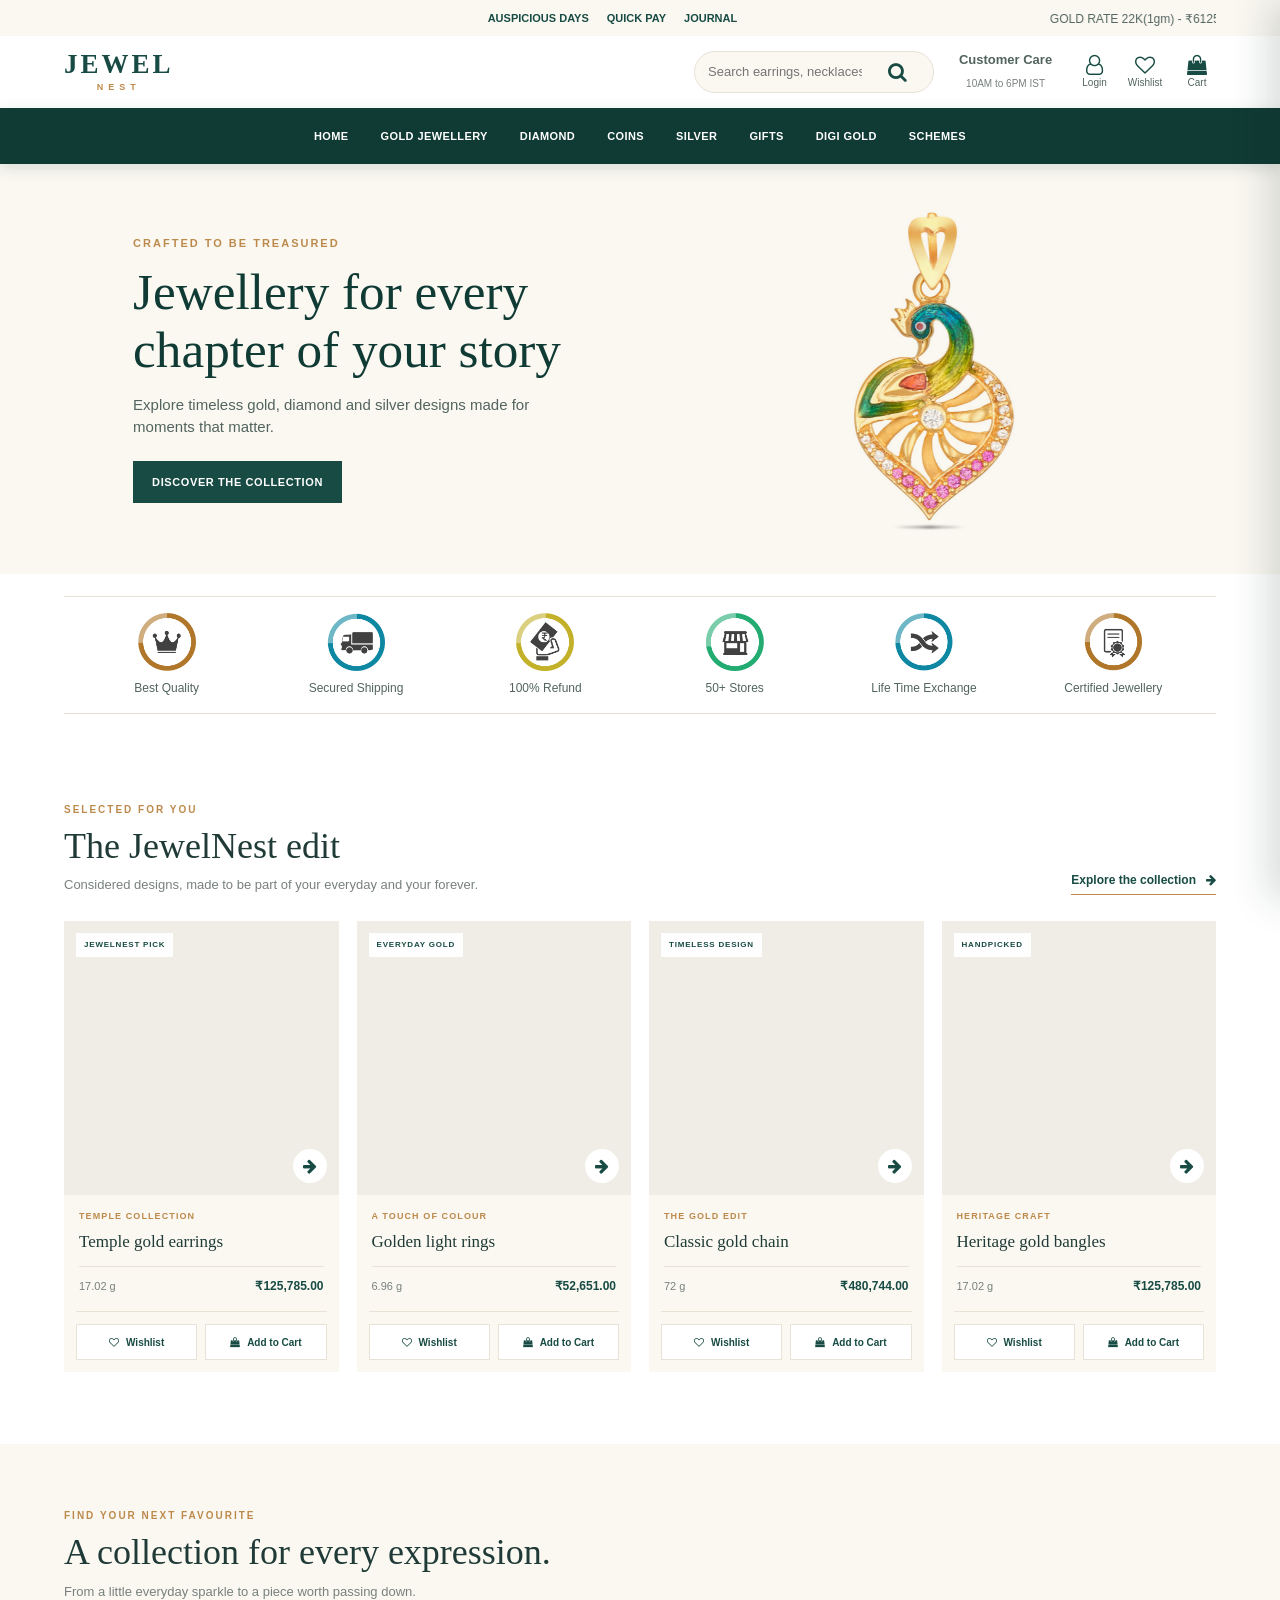
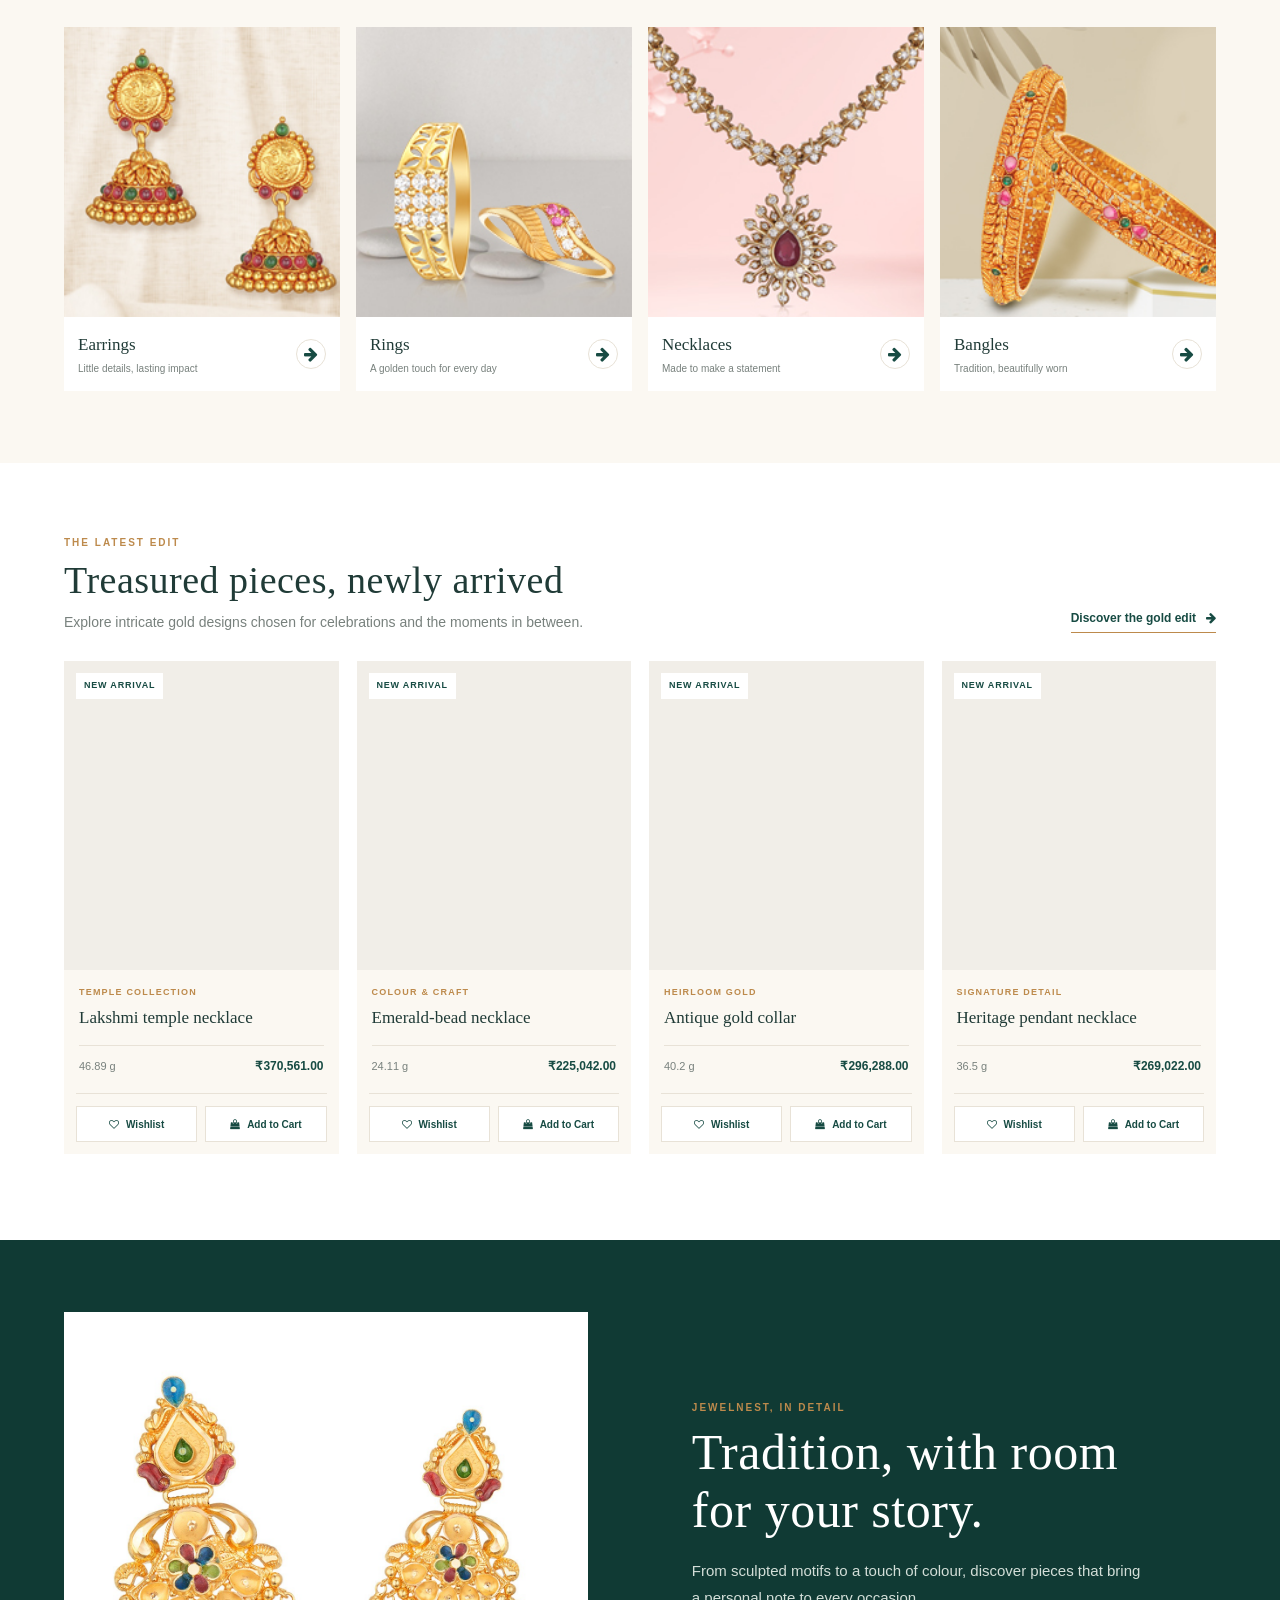
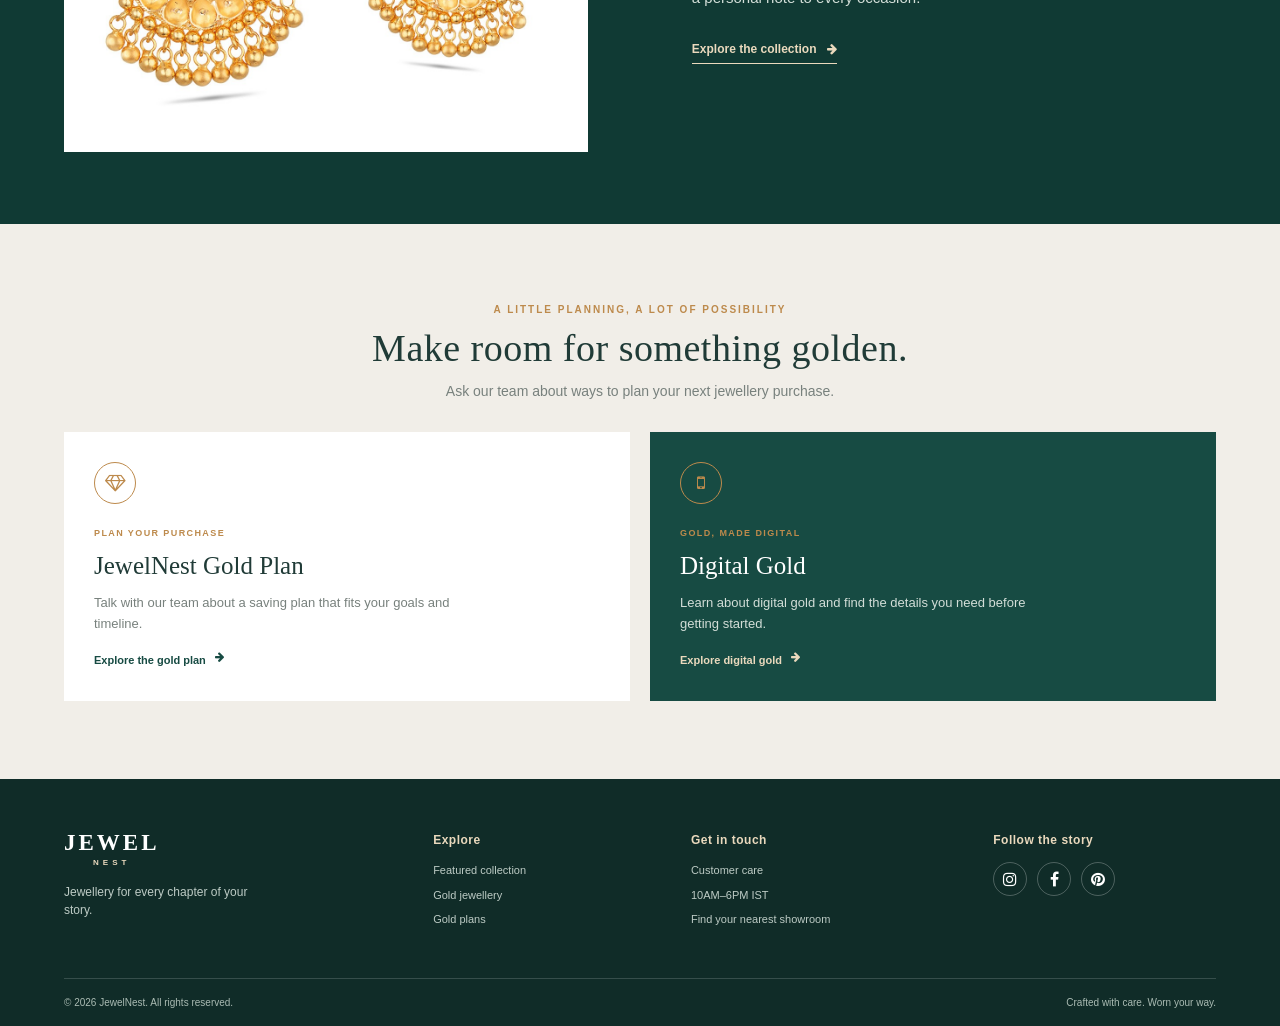
==== commit d07e6469: "Updated" ====
--- a/index.html
+++ b/index.html
@@ -1,5 +1,5 @@
 <!DOCTYPE html>
-<html>
+<html lang="en">
 <head>
 <meta charset="UTF-8">
 <meta name="viewport" content="width=device-width, initial-scale=1.0">
@@ -30,8 +30,6 @@
 </div>
 </div>
 
-<div>
-
 </section>
 
 <section id="head-sec">
@@ -44,14 +42,10 @@
 </div>
 
 <div class="head-icons">
-<div class="search-box">
-<input type="text" placeholder="Search...">
- <i class="fa fa-search" aria-hidden="true" style="font-size:17px;color:silver;"></i>
-</div>
-</div>
-
-<div class="head-icons">
-<i style="color:gray; padding:8px;" class="fa fa-phone" aria-hidden="true"></i>
+<form class="search-box" role="search" action="collections.html" method="get">
+<input type="search" name="q" placeholder="Search earrings, necklaces..." maxlength="50" required aria-label="Search jewellery">
+<button type="submit" aria-label="Search"><i class="fa fa-search" aria-hidden="true"></i></button>
+</form>
 </div>
 
 <div class="head-icons">
@@ -110,7 +104,7 @@
      <p>Explore timeless gold, diamond and silver designs made for moments that matter.</p>
      <a href="collections.html?category=featured">DISCOVER THE COLLECTION</a>
     </div>
-    <img src="image\design1.jpg" alt="Gold peacock pendant with colourful stones">
+    <img src="image/design1.jpg" alt="Gold peacock pendant with colourful stones">
    </div>
  </div>
 </div>
@@ -121,32 +115,32 @@
 <div class="quality-row">
 
 <div class="quality-col">
- <img src="image\quality1.png">
+ <img src="image/quality1.png">
  <p>Best Quality</p>
 </div>
 
 <div class="quality-col">
- <img src="image\quality2.png">
+ <img src="image/quality2.png">
  <p>Secured Shipping</p>
 </div>
 
 <div class="quality-col">
- <img src="image\quality3.png">
+ <img src="image/quality3.png">
  <p>100% Refund</p>
 </div>
 
 <div class="quality-col">
- <img src="image\quality4.png">
+ <img src="image/quality4.png">
  <p>50+ Stores</p>
 </div>
 
 <div class="quality-col">
- <img src="image\quality5.png">
+ <img src="image/quality5.png">
  <p>Life Time Exchange</p>
 </div>
 
 <div class="quality-col">
- <img src="image\quality6.png">
+ <img src="image/quality6.png">
  <p>Certified Jewellery</p>
 </div>
 
@@ -168,7 +162,7 @@
 <div class="feature-row">
 <article class="feature-col" id="product-earrings">
 <a class="feature-image" href="collections.html?category=earrings" aria-label="Explore temple gold earrings">
-<img src="image\fea1.jpg" alt="Traditional gold temple earrings with colourful stones">
+<img src="image/fea1.jpg" alt="Traditional gold temple earrings with colourful stones">
 <span class="feature-badge">JEWELNEST PICK</span>
 <span class="feature-arrow" aria-hidden="true"><i class="fa fa-arrow-right"></i></span>
 </a>
@@ -181,7 +175,7 @@
 
 <article class="feature-col" id="product-rings">
 <a class="feature-image" href="collections.html?category=rings" aria-label="Explore JewelNest gold rings">
-<img src="image\fea2.jpg" alt="Delicate gold rings with green and white stones">
+<img src="image/fea2.jpg" alt="Delicate gold rings with green and white stones">
 <span class="feature-badge">EVERYDAY GOLD</span>
 <span class="feature-arrow" aria-hidden="true"><i class="fa fa-arrow-right"></i></span>
 </a>
@@ -194,7 +188,7 @@
 
 <article class="feature-col" id="product-necklaces">
 <a class="feature-image" href="collections.html?category=necklaces" aria-label="Explore the JewelNest gold chain">
-<img src="image\fea3.jpg" alt="Classic gold chain necklace">
+<img src="image/fea3.jpg" alt="Classic gold chain necklace">
 <span class="feature-badge">TIMELESS DESIGN</span>
 <span class="feature-arrow" aria-hidden="true"><i class="fa fa-arrow-right"></i></span>
 </a>
@@ -207,7 +201,7 @@
 
 <article class="feature-col" id="product-bangles">
 <a class="feature-image" href="collections.html?category=bangles" aria-label="Explore the JewelNest heritage bangles">
-<img src="image\browse4.jpg" alt="Traditional gold bangles with colourful stones">
+<img src="image/browse4.jpg" alt="Traditional gold bangles with colourful stones">
 <span class="feature-badge">HANDPICKED</span>
 <span class="feature-arrow" aria-hidden="true"><i class="fa fa-arrow-right"></i></span>
 </a>
@@ -263,7 +257,7 @@
 <div class="arrival-grid">
 <article class="arrival-card">
 <div class="arrival-image">
-<img src="image\arr1.jpg" alt="Traditional gold temple necklace">
+<img src="image/arr1.jpg" alt="Traditional gold temple necklace">
 <span>NEW ARRIVAL</span>
 </div>
 <div class="arrival-info">
@@ -275,7 +269,7 @@
 
 <article class="arrival-card">
 <div class="arrival-image">
-<img src="image\arr2.jpg" alt="Gold necklace with green bead strands">
+<img src="image/arr2.jpg" alt="Gold necklace with green bead strands">
 <span>NEW ARRIVAL</span>
 </div>
 <div class="arrival-info">
@@ -287,7 +281,7 @@
 
 <article class="arrival-card">
 <div class="arrival-image">
-<img src="image\arr3.jpg" alt="Ornate antique gold necklace">
+<img src="image/arr3.jpg" alt="Ornate antique gold necklace">
 <span>NEW ARRIVAL</span>
 </div>
 <div class="arrival-info">
@@ -299,7 +293,7 @@
 
 <article class="arrival-card">
 <div class="arrival-image">
-<img src="image\arr4.jpg" alt="Traditional gold necklace with pendant">
+<img src="image/arr4.jpg" alt="Traditional gold necklace with pendant">
 <span>NEW ARRIVAL</span>
 </div>
 <div class="arrival-info">
@@ -315,7 +309,7 @@
 <section class="story-section" id="signature">
 <div class="story-wrap">
 <div class="story-image">
-<img src="image\design2.jpg" alt="A colourful gold pendant from the JewelNest collection">
+<img src="image/design2.jpg" alt="A colourful gold pendant from the JewelNest collection">
 </div>
 <div class="story-copy">
 <p class="eyebrow">JEWELNEST, IN DETAIL</p>
--- a/style.css
+++ b/style.css
@@ -144,6 +144,35 @@
 
 .search-box i {
   color: var(--gold);
+}
+
+.search-box button,
+.collection-search button {
+  display: inline-grid;
+  flex: 0 0 auto;
+  place-items: center;
+  padding: 4px;
+  border: 0;
+  background: transparent;
+  color: var(--gold);
+  cursor: pointer;
+  font-size: 17px;
+}
+
+.search-box button:hover i,
+.collection-search button:hover i {
+  color: var(--teal);
+}
+
+.search-box input[type="search"],
+.collection-search input[type="search"] {
+  -webkit-appearance: none;
+  appearance: none;
+}
+
+.search-box input::-webkit-search-cancel-button,
+.collection-search input::-webkit-search-cancel-button {
+  cursor: pointer;
 }
 
 .head-icons {
@@ -2153,3 +2182,66 @@
     padding: 24px 5%;
   }
 }
+
+/* Search on the collection pages */
+.collection-search {
+  display: flex;
+  flex: 1 1 220px;
+  max-width: 300px;
+  height: 40px;
+  align-items: center;
+  margin-left: auto;
+  padding: 4px 12px;
+  border: 1px solid var(--line);
+  border-radius: 24px;
+  background: var(--cream);
+}
+
+.collection-search input {
+  width: 100%;
+  min-width: 0;
+  border: 0;
+  outline: 0;
+  background: transparent;
+  color: var(--ink);
+  font-family: inherit;
+  font-size: 13px;
+}
+
+.collection-search:focus-within,
+.search-box:focus-within {
+  border-color: var(--teal);
+}
+
+/* Weight + price row on product cards */
+.collection-card-meta {
+  display: flex;
+  align-items: baseline;
+  justify-content: space-between;
+  gap: 10px;
+  margin-top: 10px;
+  padding-top: 10px;
+  border-top: 1px solid var(--line);
+  color: var(--muted);
+  font-size: 12px;
+}
+
+.collection-card-meta strong {
+  color: var(--teal);
+  font-size: 14px;
+  font-weight: 700;
+}
+
+@media (max-width: 600px) {
+  .collection-header {
+    flex-wrap: wrap;
+    row-gap: 10px;
+  }
+
+  .collection-search {
+    order: 3;
+    flex: 1 1 100%;
+    max-width: none;
+    margin-left: 0;
+  }
+}
